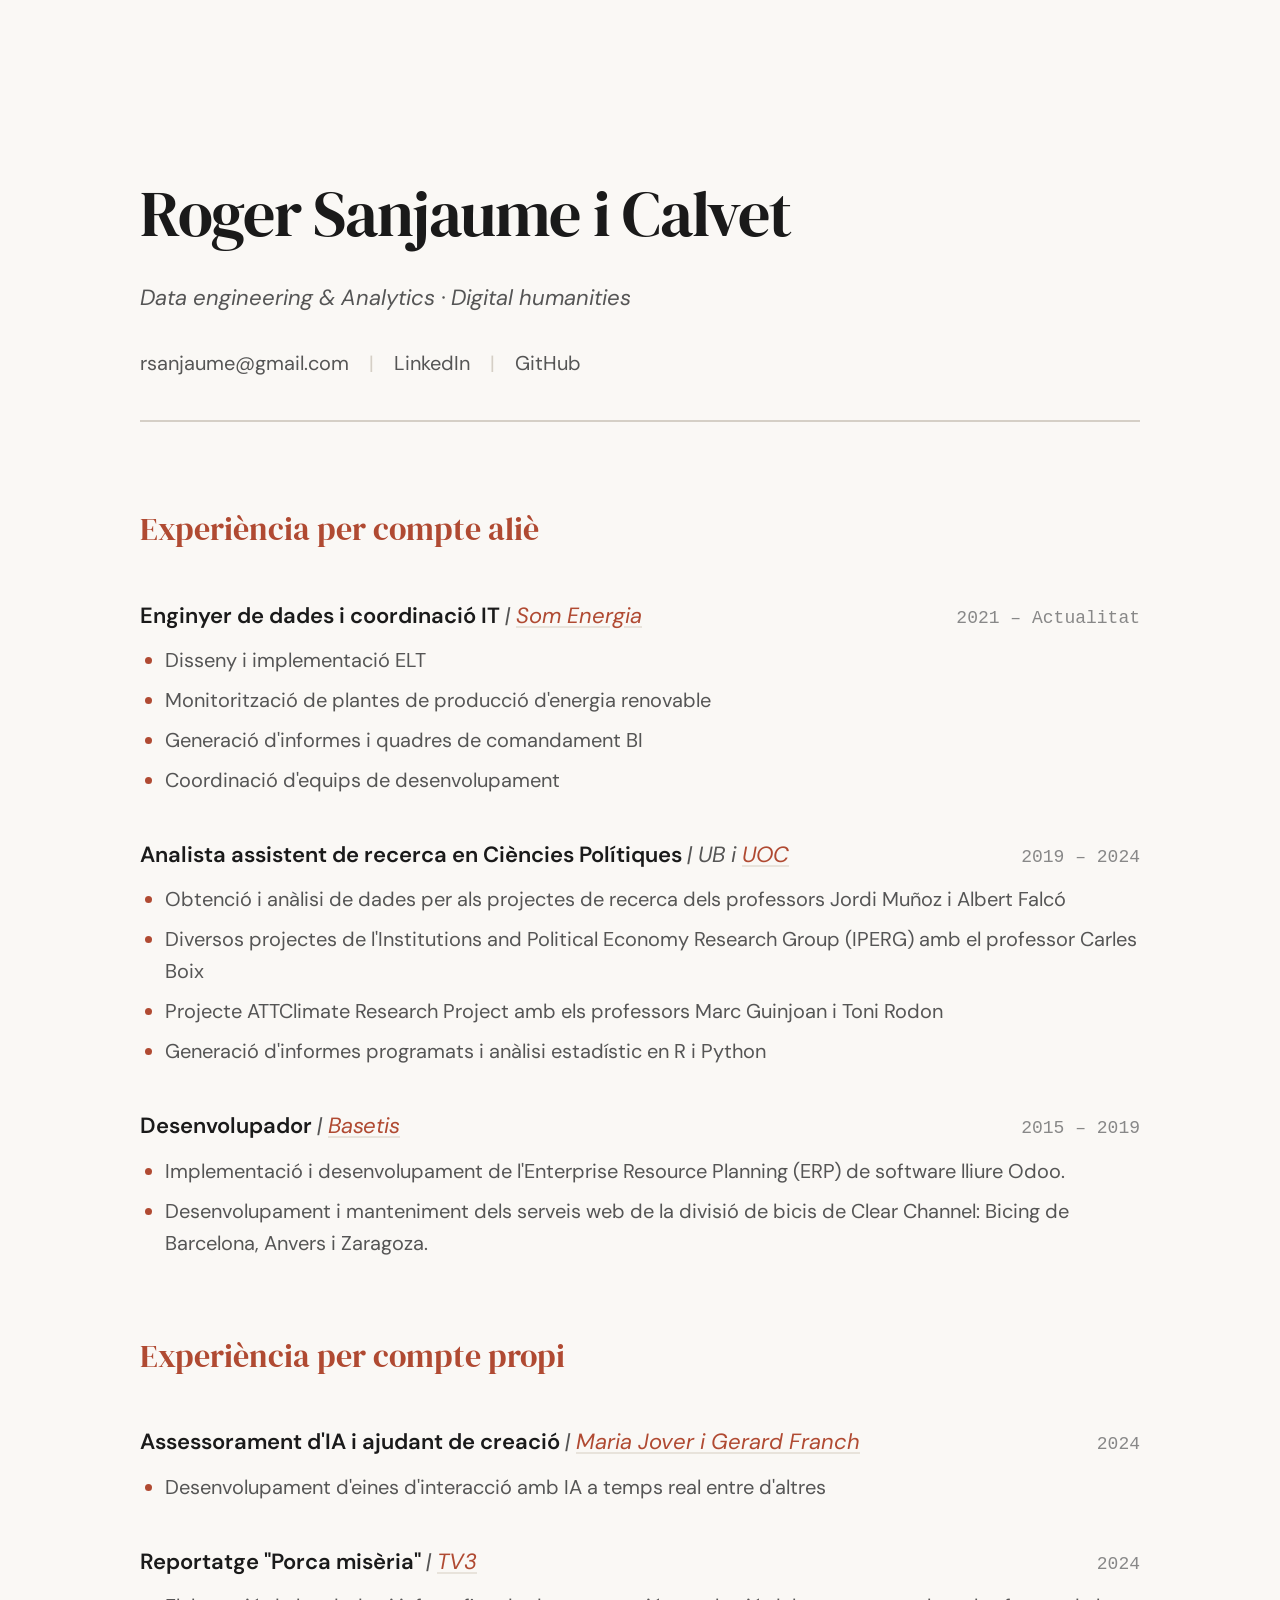
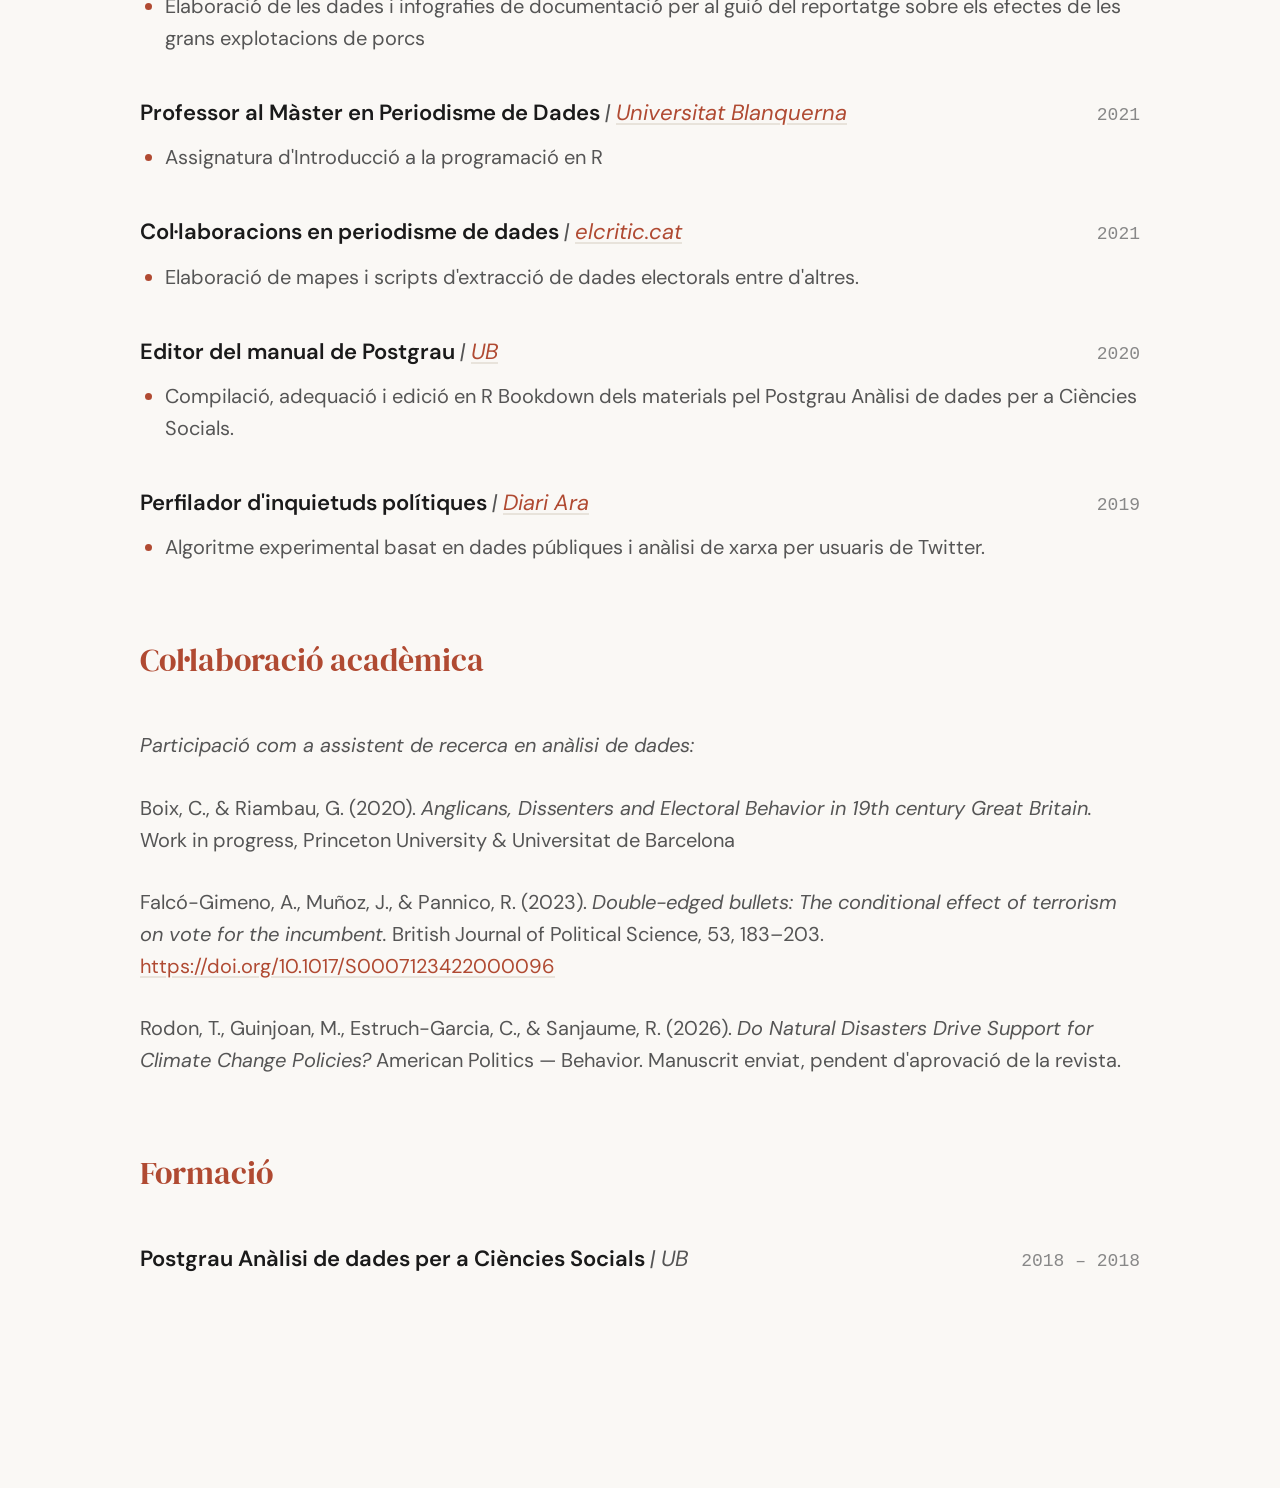
==== cv.html @ bd3382f1 "add: primera versió" ====
<!DOCTYPE html>
<html lang="ca">

<head>
  <meta charset="UTF-8">
  <meta name="viewport" content="width=device-width, initial-scale=1.0">
  <title>Currículum · Roger Sanjaume i Calvet</title>
  <meta name="description" content="Currículum professional de Roger Sanjaume i Calvet.">
  <meta name="author" content="Roger Sanjaume i Calvet">
  <meta name="robots" content="noindex, nofollow">
  <link rel="preconnect" href="https://fonts.googleapis.com">
  <link rel="preconnect" href="https://fonts.gstatic.com" crossorigin>
  <link
    href="https://fonts.googleapis.com/css2?family=DM+Serif+Display:ital@0;1&family=DM+Sans:ital,opsz,wght@0,9..40,300;0,9..40,400;0,9..40,500;0,9..40,600;1,9..40,400&display=swap"
    rel="stylesheet">
  <link rel="stylesheet" href="style.css">
</head>

<body>

  <main class="cv">
    <div class="cv__container">

      <!-- HEADER -->
      <header class="cv__header">
        <h1 class="cv__title">Roger Sanjaume i Calvet</h1>
        <p class="cv__subtitle">Data engineering & Analytics · Digital humanities</p>

        <div style="margin-top: 1.5rem; display: flex; gap: 1rem; flex-wrap: wrap;">
          <a href="mailto:rsanjaume@gmail.com"
            style="color: var(--color-text-secondary); text-decoration: none;">rsanjaume@gmail.com</a>
          <span style="color: var(--color-rule);">|</span>
          <a href="https://www.linkedin.com/in/roger-sanjaume-i-calvet-bb83ba100/" target="_blank"
            style="color: var(--color-text-secondary); text-decoration: none;">LinkedIn</a>
          <span style="color: var(--color-rule);">|</span>
          <a href="https://github.com/catbru/" target="_blank"
            style="color: var(--color-text-secondary); text-decoration: none;">GitHub</a>
        </div>
      </header>

      <!-- EXPERIÈNCIA COMPTE ALIÈ -->
      <section class="cv__section">
        <h2 class="cv__section-title">Experiència per compte aliè</h2>

        <article class="cv__item">
          <div class="cv__item-header">
            <div class="cv__role">Enginyer de dades i coordinació IT <span class="cv__company">| <a
                  href="https://somenergia.coop/" target="_blank">Som Energia</a></span></div>
            <div class="cv__time">2021 – Actualitat</div>
          </div>
          <ul class="cv__list">
            <li>Disseny i implementació ELT</li>
            <li>Monitorització de plantes de producció d'energia renovable</li>
            <li>Generació d'informes i quadres de comandament BI</li>
            <li>Coordinació d'equips de desenvolupament</li>
          </ul>
        </article>

        <article class="cv__item">
          <div class="cv__item-header">
            <div class="cv__role">Analista assistent de recerca en Ciències Polítiques <span class="cv__company">| UB i
                <a href="https://recerca.uoc.edu/proyectos/659011/detalle" target="_blank">UOC</a></span></div>
            <div class="cv__time">2019 – 2024</div>
          </div>
          <ul class="cv__list">
            <li>Obtenció i anàlisi de dades per als projectes de recerca dels professors Jordi Muñoz i Albert Falcó</li>
            <li>Diversos projectes de l'Institutions and Political Economy Research Group (IPERG) amb el professor
              Carles Boix</li>
            <li>Projecte ATTClimate Research Project amb els professors Marc Guinjoan i Toni Rodon</li>
            <li>Generació d'informes programats i anàlisi estadístic en R i Python</li>
          </ul>
        </article>

        <article class="cv__item">
          <div class="cv__item-header">
            <div class="cv__role">Desenvolupador <span class="cv__company">| <a href="https://www.basetis.com/"
                  target="_blank">Basetis</a></span></div>
            <div class="cv__time">2015 – 2019</div>
          </div>
          <ul class="cv__list">
            <li>Implementació i desenvolupament de l'Enterprise Resource Planning (ERP) de software lliure Odoo.</li>
            <li>Desenvolupament i manteniment dels serveis web de la divisió de bicis de Clear Channel: Bicing de
              Barcelona, Anvers i Zaragoza.</li>
          </ul>
        </article>
      </section>

      <!-- EXPERIÈNCIA COMPTE PROPI -->
      <section class="cv__section">
        <h2 class="cv__section-title">Experiència per compte propi</h2>

        <article class="cv__item">
          <div class="cv__item-header">
            <div class="cv__role">Assessorament d'IA i ajudant de creació <span class="cv__company">| <a
                  href="https://www.instagram.com/mariajover.gerardfranch/" target="_blank">Maria Jover i Gerard
                  Franch</a></span></div>
            <div class="cv__time">2024</div>
          </div>
          <ul class="cv__list">
            <li>Desenvolupament d'eines d'interacció amb IA a temps real entre d'altres</li>
          </ul>
        </article>

        <article class="cv__item">
          <div class="cv__item-header">
            <div class="cv__role">Reportatge "Porca misèria" <span class="cv__company">| <a
                  href="https://www.3cat.cat/3catinfo/porca-miseria-aviat-a-sense-ficcio/noticia/3266642/"
                  target="_blank">TV3</a></span></div>
            <div class="cv__time">2024</div>
          </div>
          <ul class="cv__list">
            <li>Elaboració de les dades i infografies de documentació per al guió del reportatge sobre els efectes de
              les grans explotacions de porcs</li>
          </ul>
        </article>

        <article class="cv__item">
          <div class="cv__item-header">
            <div class="cv__role">Professor al Màster en Periodisme de Dades <span class="cv__company">| <a
                  href="https://www.blanquerna.edu/ca/noticies/reconeixement-al-periodisme-de-dades-fet-blanquerna"
                  target="_blank">Universitat Blanquerna</a></span></div>
            <div class="cv__time">2021</div>
          </div>
          <ul class="cv__list">
            <li>Assignatura d'Introducció a la programació en R</li>
          </ul>
        </article>

        <article class="cv__item">
          <div class="cv__item-header">
            <div class="cv__role">Col·laboracions en periodisme de dades <span class="cv__company">| <a
                  href="https://www.elcritic.cat/" target="_blank">elcritic.cat</a></span></div>
            <div class="cv__time">2021</div>
          </div>
          <ul class="cv__list">
            <li>Elaboració de mapes i scripts d'extracció de dades electorals entre d'altres.</li>
          </ul>
        </article>

        <article class="cv__item">
          <div class="cv__item-header">
            <div class="cv__role">Editor del manual de Postgrau <span class="cv__company">| <a
                  href="https://www.ub.edu/analista-de-dades/" target="_blank">UB</a></span></div>
            <div class="cv__time">2020</div>
          </div>
          <ul class="cv__list">
            <li>Compilació, adequació i edició en R Bookdown dels materials pel Postgrau Anàlisi de dades per a Ciències
              Socials.</li>
          </ul>
        </article>

        <article class="cv__item">
          <div class="cv__item-header">
            <div class="cv__role">Perfilador d'inquietuds polítiques <span class="cv__company">| <a
                  href="https://www.ara.cat/" target="_blank">Diari Ara</a></span></div>
            <div class="cv__time">2019</div>
          </div>
          <ul class="cv__list">
            <li>Algoritme experimental basat en dades públiques i anàlisi de xarxa per usuaris de Twitter.</li>
          </ul>
        </article>
      </section>

      <!-- COL·LABORACIÓ ACADÈMICA -->
      <section class="cv__section">
        <h2 class="cv__section-title">Col·laboració acadèmica</h2>
        <p style="margin-bottom: 1.5rem; color: var(--color-text-secondary); font-style: italic;">Participació com a
          assistent de recerca en anàlisi de dades:</p>

        <article class="cv__item">
          <ul class="cv__list" style="list-style-type: none; padding-left: 0;">
            <li style="margin-bottom: 1.5rem;">Boix, C., & Riambau, G. (2020). <em>Anglicans, Dissenters and Electoral
                Behavior in 19th century Great Britain.</em> Work in progress, Princeton University & Universitat de
              Barcelona</li>
            <li style="margin-bottom: 1.5rem;">Falcó-Gimeno, A., Muñoz, J., & Pannico, R. (2023). <em>Double-edged
                bullets: The conditional effect of terrorism on vote for the incumbent.</em> British Journal of
              Political Science, 53, 183–203. <a href="https://doi.org/10.1017/S0007123422000096" target="_blank"
                style="text-decoration: underline; text-decoration-color: var(--color-rule-light); text-underline-offset: 3px;">https://doi.org/10.1017/S0007123422000096</a>
            </li>
            <li>Rodon, T., Guinjoan, M., Estruch-Garcia, C., & Sanjaume, R. (2026). <em>Do Natural Disasters Drive
                Support for Climate Change Policies?</em> American Politics — Behavior. Manuscrit enviat, pendent
              d'aprovació de la revista.</li>
          </ul>
        </article>
      </section>

      <!-- FORMACIÓ -->
      <section class="cv__section">
        <h2 class="cv__section-title">Formació</h2>

        <article class="cv__item">
          <div class="cv__item-header">
            <div class="cv__role">Postgrau Anàlisi de dades per a Ciències Socials <span class="cv__company">| UB</span>
            </div>
            <div class="cv__time">2018 – 2018</div>
          </div>
        </article>
      </section>
    </div>
  </main>

  <!-- GoatCounter Analytics -->
  <script data-goatcounter="https://catbru.goatcounter.com/count" async src="//gc.zgo.at/count.js"></script>
</body>

</html>
---- style.css ----
/* ═══════════════════════════════════════════════════
   Roger Sanjaume i Calvet — Consultoria Web
   Estil editorial / tipografia de diari
   ═══════════════════════════════════════════════════ */

/* ── Tokens ──────────────────────────────────────── */
:root {
  /* Tipografia */
  --font-serif: 'DM Serif Display', Georgia, 'Times New Roman', serif;
  --font-sans: 'DM Sans', -apple-system, BlinkMacSystemFont, 'Segoe UI', Roboto, sans-serif;

  /* Paleta de colors — llum, paper de diari */
  --color-bg: #FAF8F5;
  --color-bg-alt: #F2EDE6;
  --color-text: #1A1A1A;
  --color-text-secondary: #555;
  --color-text-tertiary: #888;
  --color-accent: #B04A32;
  --color-accent-hover: #8C3926;
  --color-rule: #D5CFC6;
  --color-rule-light: #E8E3DB;

  /* Composició */
  --max-width: 1600px;
  --max-width-narrow: 1000px;
  --gutter: 3rem;
  --section-padding: 7rem;

  /* Animació */
  --ease-out: cubic-bezier(0.25, 0.46, 0.45, 0.94);
  --transition-base: 0.35s var(--ease-out);
}

/* ── Reset ───────────────────────────────────────── */
*,
*::before,
*::after {
  margin: 0;
  padding: 0;
  box-sizing: border-box;
}

html {
  font-size: 125%; /* Scales up all relative typography (rem) mimicking zoom in */
  scroll-behavior: smooth;
  -webkit-font-smoothing: antialiased;
  -moz-osx-font-smoothing: grayscale;
}

body {
  font-family: var(--font-sans);
  font-weight: 400;
  line-height: 1.7;
  color: var(--color-text);
  background-color: var(--color-bg);
}

img {
  display: block;
  max-width: 100%;
  height: auto;
}

a {
  color: var(--color-accent);
  text-decoration: none;
  transition: color var(--transition-base);
}

a:hover {
  color: var(--color-accent-hover);
}

ul {
  list-style: none;
}

/* ── Utilitats ────────────────────────────────────── */
.section-heading {
  font-family: var(--font-serif);
  font-size: clamp(1.5rem, 3vw, 2rem);
  font-weight: 400;
  letter-spacing: -0.02em;
  margin-bottom: 3rem;
  padding-bottom: 1rem;
  border-bottom: 1px solid var(--color-rule);
}

/* ── Animació d'entrada ──────────────────────────── */
.reveal {
  opacity: 0;
  transform: translateY(30px);
  transition: opacity 0.8s var(--ease-out), transform 0.8s var(--ease-out);
}

.reveal.visible {
  opacity: 1;
  transform: translateY(0);
}



/* ═══════════════════════════════════════════════════
   NAV
   ═══════════════════════════════════════════════════ */
.navbar {
  position: fixed;
  top: 0;
  left: 0;
  right: 0;
  z-index: 100;
  background: rgba(250, 248, 245, 0.9);
  backdrop-filter: blur(12px);
  -webkit-backdrop-filter: blur(12px);
  border-bottom: 1px solid var(--color-rule-light);
  transition: box-shadow var(--transition-base);
}

.navbar.scrolled {
  box-shadow: 0 2px 20px rgba(0, 0, 0, 0.06);
}

.navbar__container {
  max-width: var(--max-width);
  margin: 0 auto;
  padding: 0.75rem var(--gutter);
  display: flex;
  align-items: center;
  justify-content: space-between;
}

.navbar__logo {
  font-family: var(--font-serif);
  font-size: 1.1rem;
  font-weight: 400;
  color: var(--color-text);
  text-decoration: none;
  letter-spacing: -0.02em;
}

.navbar__links {
  display: flex;
  gap: 2rem;
  list-style: none;
}

.navbar__links a {
  font-size: 0.85rem;
  font-weight: 500;
  color: var(--color-text-secondary);
  text-decoration: none;
  transition: color var(--transition-base);
}

.navbar__links a:hover {
  color: var(--color-text);
}


/* ═══════════════════════════════════════════════════
   1. HERO
   ═══════════════════════════════════════════════════ */
.hero {
  padding: 10rem var(--gutter) var(--section-padding);
  border-bottom: 1px solid var(--color-rule);
}

.hero__container {
  max-width: var(--max-width);
  margin: 0 auto;
}

.hero__title {
  font-family: var(--font-serif);
  font-size: clamp(2.2rem, 5.5vw, 3.8rem);
  font-weight: 400;
  line-height: 1.15;
  letter-spacing: -0.03em;
  max-width: 900px;
  color: var(--color-text);
}

.hero__title--light {
  display: block;
  font-weight: 400;
  font-style: italic;
  color: var(--color-text-secondary);
  margin-top: 0.3em;
}


.hero__top {
  display: flex;
  align-items: flex-start;
  gap: 3rem;
}

.hero__top .hero__title {
  flex: 1;
}

.hero__photo {
  width: 280px;
  height: auto;
  border-radius: 4px;
  flex-shrink: 0;
  margin-top: 0.5rem;
  transition: transform 0.5s var(--ease-out);
  cursor: default;
}

.hero__photo.flipped {
  transform: scaleX(-1);
}


/* ═══════════════════════════════════════════════════
   2. FILOSOFIA
   ═══════════════════════════════════════════════════ */
.filosofia {
  padding: var(--section-padding) var(--gutter);
  border-bottom: 1px solid var(--color-rule);
}

.filosofia__container {
  max-width: var(--max-width-narrow);
  margin: 0 auto;
}

.filosofia__text {
  border: none;
  padding: 0;
}

.filosofia__text p {
  font-family: var(--font-serif);
  font-size: clamp(1.1rem, 2vw, 1.35rem);
  font-weight: 400;
  line-height: 1.9;
  color: var(--color-text);
  margin-bottom: 1.5rem;
}

.filosofia__text p:last-child {
  margin-bottom: 0;
}

.filosofia__text strong {
  font-weight: 700;
  color: var(--color-text);
}


/* ═══════════════════════════════════════════════════
   3. SERVEIS
   ═══════════════════════════════════════════════════ */
.serveis {
  padding: var(--section-padding) var(--gutter);
  border-bottom: 1px solid var(--color-rule);
}

.serveis__container {
  max-width: var(--max-width);
  margin: 0 auto;
}

.serveis__grid {
  display: grid;
  grid-template-columns: repeat(3, 1fr);
  gap: 0;
}

.servei {
  padding: 0 2.5rem;
  border-left: 1px solid var(--color-rule);
}

.servei:first-child {
  padding-left: 0;
  border-left: none;
}

.servei:last-child {
  padding-right: 0;
}

.servei__number {
  display: inline-block;
  font-family: var(--font-serif);
  font-size: 0.85rem;
  font-weight: 400;
  letter-spacing: 0.1em;
  color: var(--color-accent);
  margin-bottom: 1rem;
}

.servei__title {
  font-family: var(--font-serif);
  font-size: clamp(1.15rem, 2vw, 1.4rem);
  font-weight: 400;
  line-height: 1.3;
  letter-spacing: -0.015em;
  margin-bottom: 0.75rem;
  color: var(--color-text);
}

.servei__lede {
  font-style: italic;
  font-size: 0.95rem;
  color: var(--color-text-secondary);
  margin-bottom: 1.5rem;
  padding-bottom: 1.5rem;
  border-bottom: 1px solid var(--color-rule-light);
}

.servei__list {
  font-size: 0.92rem;
}

.servei__list dt {
  font-weight: 600;
  color: var(--color-text);
  margin-bottom: 0.25rem;
  margin-top: 1.25rem;
}

.servei__list dt:first-child {
  margin-top: 0;
}

.servei__list dd {
  color: var(--color-text-secondary);
  line-height: 1.6;
}

.servei__tag {
  font-weight: 400;
  color: var(--color-text-tertiary);
  font-size: 0.85em;
}


/* ═══════════════════════════════════════════════════
   4. PORTFOLI
   ═══════════════════════════════════════════════════ */
.portfoli {
  padding: var(--section-padding) var(--gutter);
  background-color: var(--color-bg-alt);
  border-bottom: 1px solid var(--color-rule);
}

.portfoli__container {
  max-width: var(--max-width);
  margin: 0 auto;
}

.portfoli__grid {
  display: grid;
  grid-template-columns: repeat(3, 1fr);
  gap: 2rem;
}

.cas {
  position: relative;
  background: var(--color-bg);
  border-radius: 6px;
  overflow: hidden;
  border: 1px solid var(--color-rule-light);
  transition: transform var(--transition-base), box-shadow var(--transition-base);
}

.cas:hover {
  transform: translateY(-4px);
  box-shadow: 0 12px 40px rgba(0, 0, 0, 0.08);
}

.cas__image-wrap {
  height: 280px;
  overflow: hidden;
  background: #E8E3DB;
}

.cas__image {
  width: 100%;
  height: 100%;
  object-fit: cover;
  object-position: top center;
  transition: transform 0.5s var(--ease-out);
}

.cas:hover .cas__image {
  transform: scale(1.04);
}

.cas__body {
  padding: 1.5rem 1.75rem 1.75rem;
}

.cas__title {
  font-family: var(--font-serif);
  font-size: 1.25rem;
  font-weight: 400;
  margin-bottom: 1rem;
  letter-spacing: -0.01em;
}

.cas__title a {
  color: inherit;
  text-decoration: none;
  transition: color var(--transition-base);
}

.cas__title a::after {
  content: "";
  position: absolute;
  top: 0;
  right: 0;
  bottom: 0;
  left: 0;
  z-index: 10;
}

.cas__title a:hover {
  color: var(--color-accent);
}

.cas__detail {
  margin-bottom: 0.75rem;
}

.cas__detail:last-child {
  margin-bottom: 0;
}

.cas__label {
  font-size: 0.75rem;
  font-weight: 600;
  text-transform: uppercase;
  letter-spacing: 0.08em;
  color: var(--color-accent);
  margin-bottom: 0.2rem;
}

.cas__detail p:not(.cas__label) {
  font-size: 0.9rem;
  color: var(--color-text-secondary);
  line-height: 1.6;
}


/* ═══════════════════════════════════════════════════
   5. COL·LABORACIONS
   ═══════════════════════════════════════════════════ */
.collaboracions {
  padding: var(--section-padding) var(--gutter);
  border-bottom: 1px solid var(--color-rule);
}

.collaboracions__container {
  max-width: var(--max-width);
  margin: 0 auto;
}

.collaboracions__logos {
  display: flex;
  flex-wrap: wrap;
  align-items: center;
  justify-content: center;
  gap: 2.5rem 3rem;
}

.collaboracions__logos img {
  height: 55px;
  width: auto;
  object-fit: contain;
  filter: grayscale(100%);
  opacity: 0.55;
  transition: opacity var(--transition-base), filter var(--transition-base);
}

.collaboracions__logos img:hover {
  opacity: 0.9;
  filter: grayscale(0%);
}


/* ═══════════════════════════════════════════════════
   6. CONTACTE / CTA
   ═══════════════════════════════════════════════════ */
.contacte {
  padding: var(--section-padding) var(--gutter);
  background-color: var(--color-text);
  color: var(--color-bg);
}

.contacte__container {
  max-width: var(--max-width-narrow);
  margin: 0 auto;
  text-align: center;
}

.contacte__text {
  font-family: var(--font-serif);
  font-size: clamp(1.15rem, 2.2vw, 1.5rem);
  font-weight: 400;
  line-height: 1.7;
  margin-bottom: 2.5rem;
  font-style: italic;
}

.contacte__email {
  font-family: var(--font-sans);
  font-size: clamp(1.1rem, 2vw, 1.3rem);
  font-weight: 500;
  letter-spacing: 0.02em;
  margin-bottom: 2rem;
  color: #FAF8F5;
}

.contacte__at {
  font-weight: 300;
  opacity: 0.5;
  font-size: 0.9em;
}

.contacte__xarxes {
  display: flex;
  justify-content: center;
  gap: 2rem;
  margin-top: 1rem;
}

.contacte__link {
  display: inline-flex;
  align-items: center;
  gap: 0.5rem;
  color: rgba(250, 248, 245, 0.6);
  font-size: 0.9rem;
  font-weight: 500;
  transition: color var(--transition-base);
  text-decoration: none;
}

.contacte__link:hover {
  color: #FAF8F5;
}

.contacte__icon {
  width: 1.1rem;
  height: 1.1rem;
}


/* ═══════════════════════════════════════════════════
   RESPONSIVE
   ═══════════════════════════════════════════════════ */
@media (max-width: 960px) {
  .serveis__grid {
    grid-template-columns: 1fr;
    gap: 3rem;
  }

  .servei {
    padding: 0;
    border-left: none;
    padding-bottom: 3rem;
    border-bottom: 1px solid var(--color-rule-light);
  }

  .servei:last-child {
    padding-bottom: 0;
    border-bottom: none;
  }

  .portfoli__grid {
    grid-template-columns: 1fr 1fr;
  }


}

@media (max-width: 680px) {
  :root {
    --section-padding: 4rem;
    --gutter: 1.25rem;
  }

  .hero {
    padding-top: 5rem;
  }

  .hero__photo {
    display: none;
  }

  .portfoli__grid {
    grid-template-columns: 1fr;
  }



  .contacte__xarxes {
    flex-direction: column;
    gap: 1rem;
  }
}
/* ═══════════════════════════════════════════════════
   7. CV EXCLUSIU (cv.html)
   ═══════════════════════════════════════════════════ */
.cv {
  padding: 8rem var(--gutter) var(--section-padding);
}

.cv__container {
  max-width: var(--max-width-narrow);
  margin: 0 auto;
}

.cv__header {
  margin-bottom: 4rem;
  border-bottom: 2px solid var(--color-rule);
  padding-bottom: 2rem;
}

.cv__title {
  font-family: var(--font-serif);
  font-size: clamp(2.5rem, 5vw, 3.5rem);
  font-weight: 400;
  letter-spacing: -0.02em;
  margin-bottom: 0.5rem;
  color: var(--color-text);
}

.cv__subtitle {
  font-size: 1.1rem;
  font-style: italic;
  color: var(--color-text-secondary);
}

.cv__section {
  margin-bottom: 3.5rem;
}

.cv__section-title {
  font-family: var(--font-serif);
  font-size: 1.6rem;
  font-weight: 400;
  margin-bottom: 2rem;
  color: var(--color-accent);
}

.cv__item {
  margin-bottom: 2rem;
}

.cv__item-header {
  display: flex;
  justify-content: space-between;
  align-items: baseline;
  margin-bottom: 0.5rem;
  flex-wrap: wrap;
  gap: 1rem;
}

.cv__role {
  font-weight: 600;
  font-size: 1.1rem;
  color: var(--color-text);
}

.cv__company {
  font-weight: 400;
  font-style: italic;
  color: var(--color-text-secondary);
}

.cv__company a {
  text-decoration: underline;
  text-decoration-color: var(--color-rule-light);
  text-underline-offset: 3px;
}

.cv__time {
  font-size: 0.9rem;
  color: var(--color-text-tertiary);
  font-family: monospace;
}

.cv__list {
  padding-left: 1.25rem;
  list-style-type: disc;
  color: var(--color-text-secondary);
}

.cv__list li {
  margin-bottom: 0.4rem;
  line-height: 1.6;
}

.cv__list li::marker {
  color: var(--color-accent);
}

.cv__download {
  margin-top: 5rem;
  text-align: center;
}

.cv__btn {
  display: inline-block;
  font-family: var(--font-serif);
  font-style: italic;
  padding: 0.75rem 1.5rem;
  border: 1px solid var(--color-text);
  color: var(--color-text);
  text-decoration: none;
  transition: all var(--transition-base);
}

.cv__btn:hover {
  background: var(--color-text);
  color: var(--color-bg);
}

@media print {
  .cv {
    padding: 0;
  }
  .navbar, .cv__download {
    display: none;
  }
}
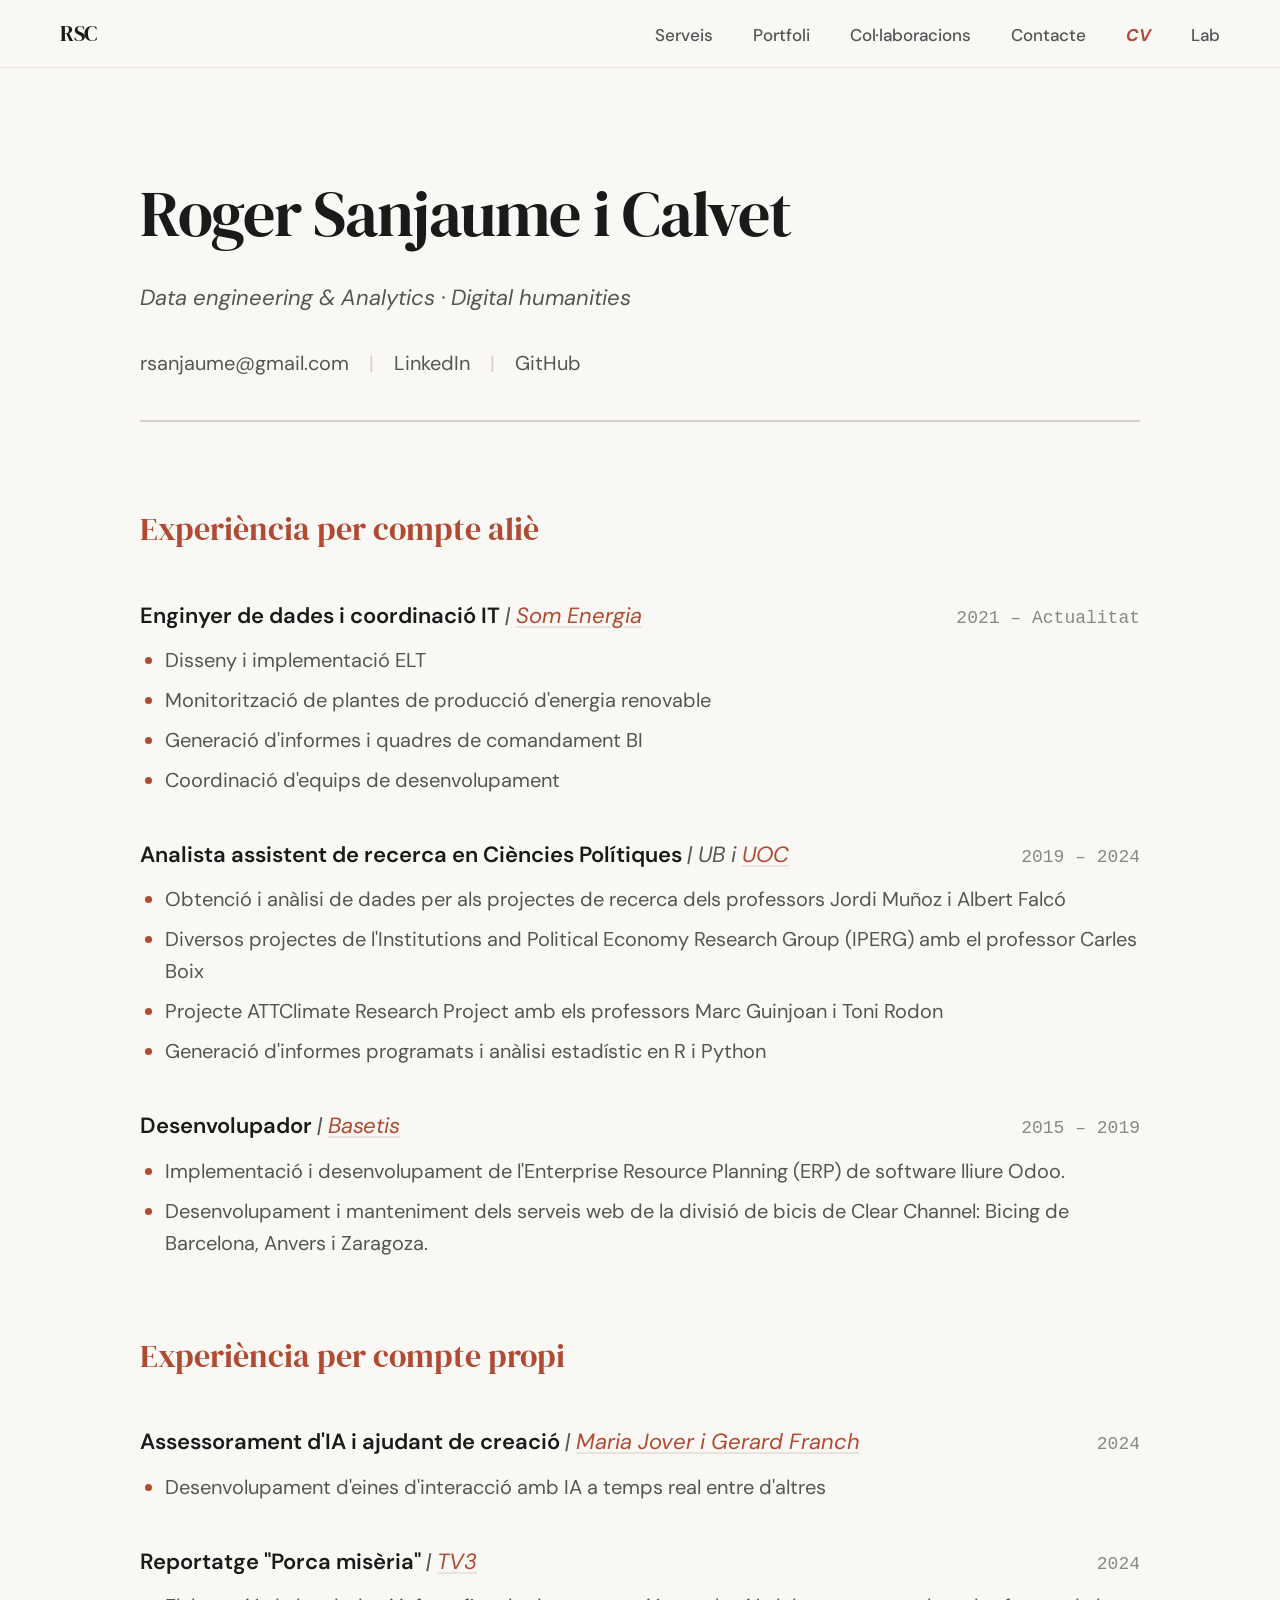
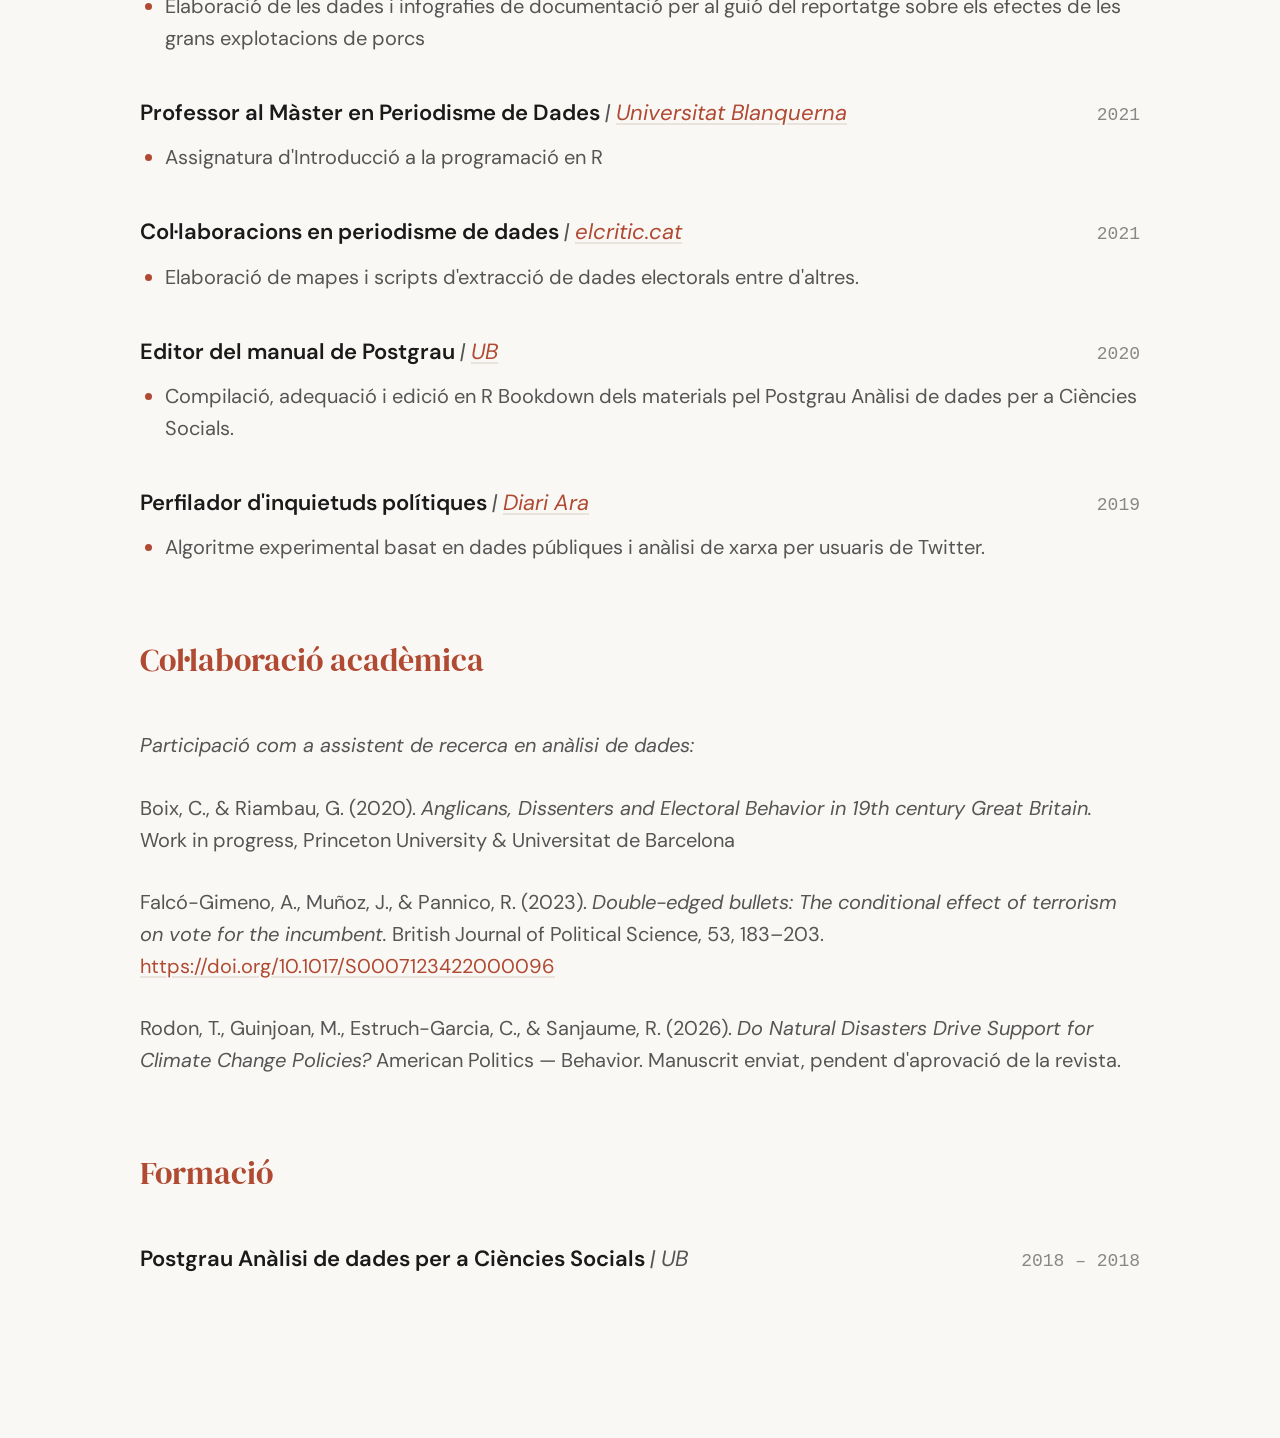
==== commit b702f559: "Add: navigation bar and project showcase to lab page; update index and CV links" ====
--- a/cv.html
+++ b/cv.html
@@ -18,6 +18,25 @@
 
 <body>
 
+  <nav id="navbar" class="navbar">
+    <div class="navbar__container">
+      <a href="index.html" class="navbar__logo">RSC</a>
+      <button class="navbar__toggle" id="navbar-toggle" aria-label="Obrir el menú">
+        <span></span>
+        <span></span>
+        <span></span>
+      </button>
+      <ul class="navbar__links" id="navbar-links">
+        <li><a href="index.html#serveis">Serveis</a></li>
+        <li><a href="index.html#portfoli">Portfoli</a></li>
+        <li><a href="index.html#collaboracions">Col·laboracions</a></li>
+        <li><a href="index.html#contacte">Contacte</a></li>
+        <li><a href="#" style="color: var(--color-accent); font-style: italic; font-weight: bold;">CV</a></li>
+        <li><a href="lab.html">Lab</a></li>
+      </ul>
+    </div>
+  </nav>
+
   <main class="cv">
     <div class="cv__container">
 
@@ -199,6 +218,8 @@
     </div>
   </main>
 
+  <script src="main.js"></script>
+
   <!-- GoatCounter Analytics -->
   <script data-goatcounter="https://catbru.goatcounter.com/count" async src="//gc.zgo.at/count.js"></script>
 </body>
--- a/style.css
+++ b/style.css
@@ -24,7 +24,7 @@
   --max-width: 1600px;
   --max-width-narrow: 1000px;
   --gutter: 3rem;
-  --section-padding: 7rem;
+  --section-padding: 4.5rem;
 
   /* Animació */
   --ease-out: cubic-bezier(0.25, 0.46, 0.45, 0.94);
@@ -81,8 +81,8 @@
   font-size: clamp(1.5rem, 3vw, 2rem);
   font-weight: 400;
   letter-spacing: -0.02em;
-  margin-bottom: 3rem;
-  padding-bottom: 1rem;
+  margin-bottom: 2.5rem;
+  padding-bottom: 0.75rem;
   border-bottom: 1px solid var(--color-rule);
 }
 
@@ -156,6 +156,43 @@
   color: var(--color-text);
 }
 
+/* ── Hamburger toggle ────────────────────────────── */
+.navbar__toggle {
+  display: none;
+  flex-direction: column;
+  justify-content: space-between;
+  width: 24px;
+  height: 18px;
+  background: transparent;
+  border: none;
+  cursor: pointer;
+  padding: 0;
+  z-index: 101;
+}
+
+.navbar__toggle span {
+  display: block;
+  width: 100%;
+  height: 2px;
+  background-color: var(--color-text);
+  border-radius: 2px;
+  transition: transform 0.3s ease, opacity 0.3s ease, width 0.3s ease;
+  transform-origin: left center;
+}
+
+.navbar__toggle.open span:nth-child(1) {
+  transform: rotate(45deg);
+}
+
+.navbar__toggle.open span:nth-child(2) {
+  width: 0;
+  opacity: 0;
+}
+
+.navbar__toggle.open span:nth-child(3) {
+  transform: rotate(-45deg);
+}
+
 
 /* ═══════════════════════════════════════════════════
    1. HERO
@@ -294,6 +331,13 @@
   margin-bottom: 1rem;
 }
 
+.servei__title-wrap {
+  display: flex;
+  align-items: flex-start;
+  justify-content: space-between;
+  gap: 1rem;
+}
+
 .servei__title {
   font-family: var(--font-serif);
   font-size: clamp(1.15rem, 2vw, 1.4rem);
@@ -302,6 +346,15 @@
   letter-spacing: -0.015em;
   margin-bottom: 0.75rem;
   color: var(--color-text);
+}
+
+.servei__icon {
+  display: none;
+  flex-shrink: 0;
+  width: 22px;
+  height: 22px;
+  color: var(--color-accent);
+  transition: transform 0.3s ease;
 }
 
 .servei__lede {
@@ -581,27 +634,142 @@
 
 @media (max-width: 680px) {
   :root {
-    --section-padding: 4rem;
+    --section-padding: 2.5rem;
     --gutter: 1.25rem;
   }
 
+  .section-heading {
+    margin-bottom: 1.5rem;
+  }
+
   .hero {
-    padding-top: 5rem;
+    padding-top: 5.5rem;
+  }
+
+  .hero__top {
+    flex-direction: column;
+    gap: 2.5rem;
+  }
+
+  .hero__title {
+    font-size: clamp(2rem, 8vw, 2.5rem);
   }
 
   .hero__photo {
-    display: none;
+    display: block;
+    width: 200px;
+    height: auto;
+    margin-top: 0;
   }
 
   .portfoli__grid {
     grid-template-columns: 1fr;
   }
 
-
+  .serveis__grid {
+    gap: 1.5rem; /* Adjusted gap for folded items */
+  }
+
+  .servei {
+    padding-bottom: 1.5rem; 
+  }
+
+  .servei__header {
+    cursor: pointer;
+    -webkit-tap-highlight-color: transparent;
+  }
+
+  .servei__number {
+    margin-bottom: 0.25rem;
+  }
+
+  .servei__title {
+    margin-bottom: 0;
+  }
+
+  .servei__icon {
+    display: block;
+  }
+
+  .servei__content {
+    display: none;
+    margin-top: 1.5rem;
+  }
+
+  .servei.open .servei__content {
+    display: block;
+    animation: fadeIn 0.4s ease;
+  }
+
+  .servei.open .servei__icon {
+    transform: rotate(180deg);
+  }
+
+  @keyframes fadeIn {
+    from { opacity: 0; transform: translateY(-10px); }
+    to { opacity: 1; transform: translateY(0); }
+  }
+
+  .contacte__text {
+    margin-bottom: 1.5rem;
+  }
 
   .contacte__xarxes {
     flex-direction: column;
     gap: 1rem;
+  }
+
+  html {
+    font-size: 100%; /* Neutralize the 1.25x scaling on mobile */
+  }
+
+  /* Hamburger menu layout */
+  .navbar__container {
+    justify-content: space-between;
+    align-items: center;
+    padding: 1rem 1.25rem;
+    flex-wrap: nowrap;
+    gap: 0;
+  }
+
+  .navbar__logo {
+    display: block; /* Mantenim el logo en mòbil */
+  }
+
+  .navbar__toggle {
+    display: flex; /* Mostrar hamburguesa */
+  }
+
+  .navbar__links {
+    position: absolute;
+    top: 100%;
+    left: 0;
+    width: 100%;
+    background: rgba(250, 248, 245, 0.98);
+    backdrop-filter: blur(12px);
+    -webkit-backdrop-filter: blur(12px);
+    flex-direction: column;
+    align-items: center;
+    padding: 2rem 1rem;
+    gap: 1.75rem;
+    border-bottom: 1px solid var(--color-rule-light);
+    box-shadow: 0 10px 20px rgba(0,0,0,0.05);
+
+    /* Hide initially */
+    visibility: hidden;
+    opacity: 0;
+    transform: translateY(-10px);
+    transition: all 0.3s ease-in-out;
+  }
+
+  .navbar__links.active {
+    visibility: visible;
+    opacity: 1;
+    transform: translateY(0);
+  }
+
+  .navbar__links a {
+    font-size: 1.25rem;
   }
 }
 /* ═══════════════════════════════════════════════════
